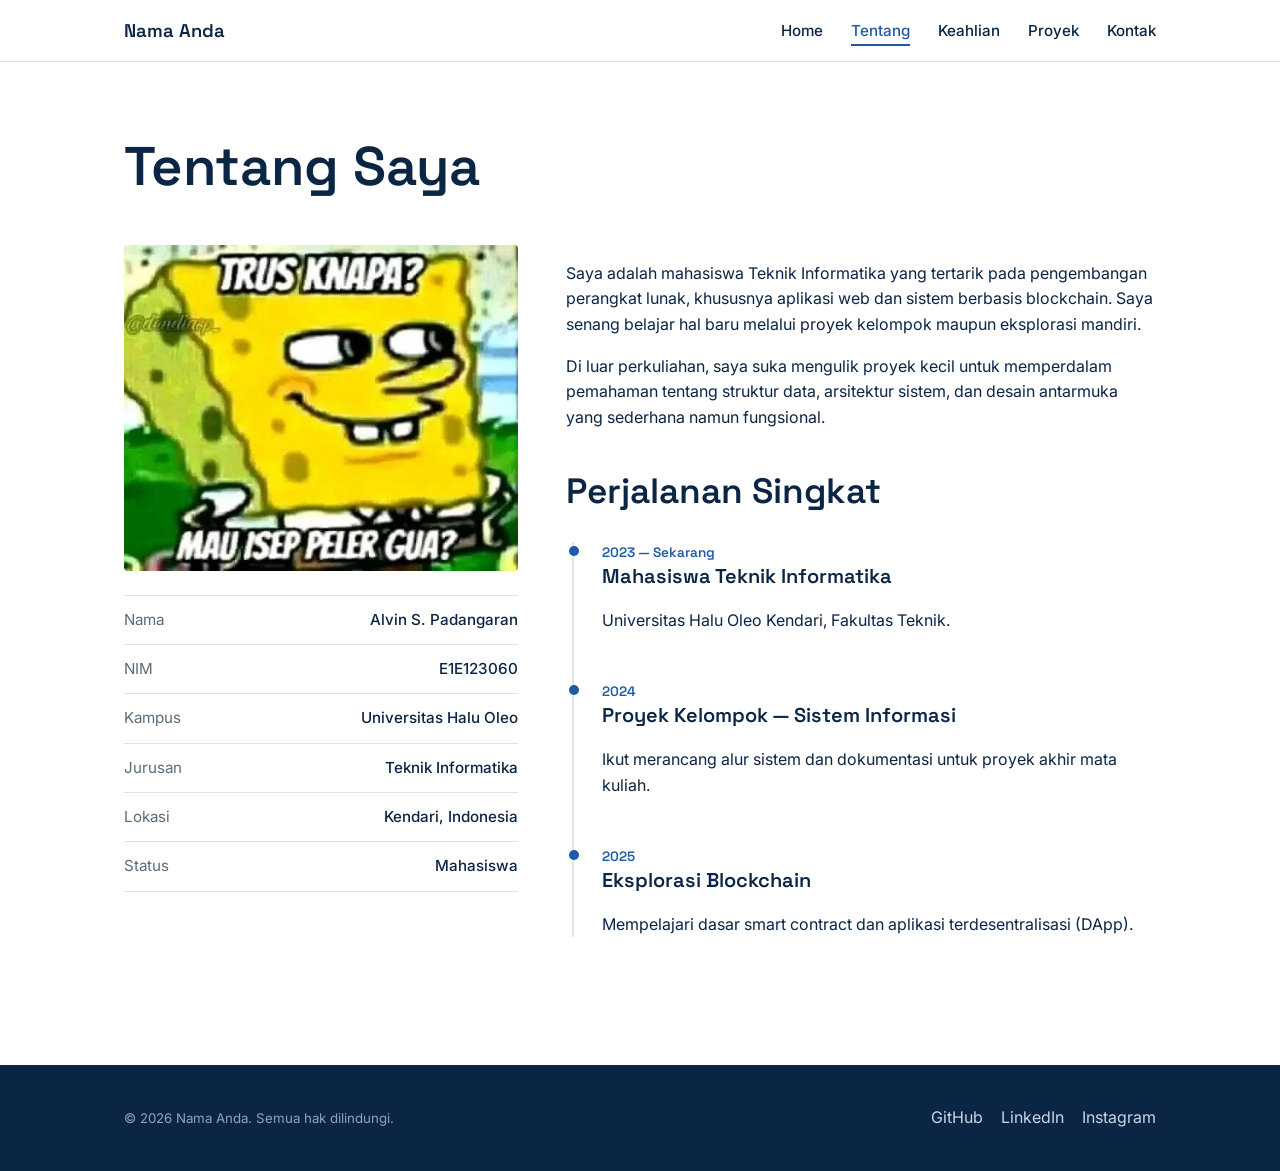
==== about.html @ e714f737 "initial portofolio" ====
<!DOCTYPE html>
<html lang="id">
<head>
  <meta charset="UTF-8">
  <meta name="viewport" content="width=device-width, initial-scale=1.0">
  <title>Tentang — Nama Anda</title> <!-- GANTI: judul tab -->
  <link rel="preconnect" href="https://fonts.googleapis.com">
  <link href="https://fonts.googleapis.com/css2?family=Space+Grotesk:wght@500;600;700&family=Inter:wght@400;500;600&display=swap" rel="stylesheet">
  <link rel="stylesheet" href="css/style.css">
</head>
<body>

  <header class="navbar">
    <div class="container">
      <a href="index.html" class="navbar__brand">Nama Anda</a> <!-- GANTI -->
      <button class="navbar__toggle" aria-label="Buka menu" aria-expanded="false">
        <span></span>
      </button>
      <ul class="navbar__links">
        <li><a href="index.html">Home</a></li>
        <li><a href="about.html" aria-current="page">Tentang</a></li>
        <li><a href="skills.html">Keahlian</a></li>
        <li><a href="projects.html">Proyek</a></li>
        <li><a href="contact.html">Kontak</a></li>
      </ul>
    </div>
  </header>

  <section class="section">
    <div class="container">
      <div class="section__header">
        <h1>Tentang Saya</h1>
      </div>

      <div class="about__grid">
        <div class="about__side">
          <!-- GANTI: ganti foto-profil.svg dengan foto asli kamu, misal foto.jpg -->
          <img src="images/foto-profil.jpeg" alt="Foto profil Nama Anda">

          <ul class="about__facts">
            <li><span>Nama</span><span>Alvin S. Padangaran</span></li> <!-- GANTI -->
            <li><span>NIM</span><span>E1E123060</span></li> <!-- GANTI -->
            <li><span>Kampus</span><span>Universitas Halu Oleo</span></li> <!-- GANTI -->
            <li><span>Jurusan</span><span>Teknik Informatika</span></li> <!-- GANTI -->
            <li><span>Lokasi</span><span>Kendari, Indonesia</span></li> <!-- GANTI -->
            <li><span>Status</span><span>Mahasiswa</span></li> <!-- GANTI -->
          </ul>
        </div>

        <div class="about__main">
          <!-- GANTI: cerita singkat tentang dirimu, 2-4 paragraf -->
          <p>
            Saya adalah mahasiswa Teknik Informatika yang tertarik pada
            pengembangan perangkat lunak, khususnya aplikasi web dan sistem
            berbasis blockchain. Saya senang belajar hal baru melalui proyek
            kelompok maupun eksplorasi mandiri.
          </p>
          <p>
            Di luar perkuliahan, saya suka mengulik proyek kecil untuk memperdalam
            pemahaman tentang struktur data, arsitektur sistem, dan desain
            antarmuka yang sederhana namun fungsional.
          </p>

          <h2 style="margin-top: 40px;">Perjalanan Singkat</h2>
          <div class="timeline">
            <div class="timeline__item">
              <div class="timeline__year">2023 — Sekarang</div>
              <!-- GANTI -->
              <h3>Mahasiswa Teknik Informatika</h3>
              <p>Universitas Halu Oleo Kendari, Fakultas Teknik.</p>
            </div>
            <div class="timeline__item">
              <div class="timeline__year">2024</div>
              <!-- GANTI -->
              <h3>Proyek Kelompok — Sistem Informasi</h3>
              <p>Ikut merancang alur sistem dan dokumentasi untuk proyek akhir mata kuliah.</p>
            </div>
            <div class="timeline__item">
              <div class="timeline__year">2025</div>
              <!-- GANTI -->
              <h3>Eksplorasi Blockchain</h3>
              <p>Mempelajari dasar smart contract dan aplikasi terdesentralisasi (DApp).</p>
            </div>
          </div>
        </div>
      </div>
    </div>
  </section>

  <footer class="footer">
    <div class="container">
      <small>&copy; <span data-year>2026</span> Nama Anda. Semua hak dilindungi.</small> <!-- GANTI -->
      <ul class="footer__social">
        <li><a href="https://github.com/alvvvn1144">GitHub</a></li>
        <li><a href="#">LinkedIn</a></li>
        <li><a href="https://www.instagram.com/_alvvnnnn">Instagram</a></li>
      </ul>
    </div>
  </footer>

  <script src="js/script.js"></script>
</body>
</html>
---- css/style.css ----
/* =========================================================
   PORTOFOLIO — STYLESHEET UTAMA
   Tema: Professional / Corporate (Biru - Putih)
   Font: Space Grotesk (judul) + Inter (isi)
   ========================================================= */

:root {
  /* -- Warna -- */
  --color-navy: #0B2545;        /* teks utama, navbar, footer */
  --color-blue: #1E5AA8;        /* aksen interaktif, link, tombol */
  --color-blue-light: #3D7AC4;  /* hover state */
  --color-bg: #FFFFFF;          /* latar utama */
  --color-bg-soft: #F5F7FA;     /* latar section selang-seling */
  --color-border: #DCE3EC;      /* garis pembatas tipis */
  --color-text-muted: #5A6B7B;  /* teks sekunder */
  --color-white: #FFFFFF;

  /* -- Tipografi -- */
  --font-heading: "Space Grotesk", "Segoe UI", sans-serif;
  --font-body: "Inter", "Segoe UI", sans-serif;

  /* -- Layout -- */
  --max-width: 1080px;
  --radius: 4px;
}

* { box-sizing: border-box; }

html { scroll-behavior: smooth; }

body {
  margin: 0;
  font-family: var(--font-body);
  color: var(--color-navy);
  background: var(--color-bg);
  line-height: 1.6;
  -webkit-font-smoothing: antialiased;
}

h1, h2, h3, h4 {
  font-family: var(--font-heading);
  color: var(--color-navy);
  line-height: 1.2;
  margin-top: 0;
}

h1 { font-size: clamp(2.2rem, 5vw, 3.4rem); font-weight: 600; }
h2 { font-size: clamp(1.6rem, 3vw, 2.2rem); font-weight: 600; }
h3 { font-size: 1.25rem; font-weight: 600; }

p { max-width: 68ch; color: var(--color-navy); }

a {
  color: var(--color-blue);
  text-decoration: none;
}
a:hover { color: var(--color-blue-light); text-decoration: underline; }

img { max-width: 100%; display: block; border-radius: var(--radius); }

.container {
  max-width: var(--max-width);
  margin: 0 auto;
  padding: 0 24px;
}

:focus-visible {
  outline: 2px solid var(--color-blue);
  outline-offset: 3px;
}

@media (prefers-reduced-motion: reduce) {
  * { animation: none !important; transition: none !important; }
  html { scroll-behavior: auto; }
}

/* =========================
   NAVBAR
   ========================= */
.navbar {
  position: sticky;
  top: 0;
  z-index: 50;
  background: var(--color-white);
  border-bottom: 1px solid var(--color-border);
}

.navbar .container {
  display: flex;
  align-items: center;
  justify-content: space-between;
  padding-top: 16px;
  padding-bottom: 16px;
}

.navbar__brand {
  font-family: var(--font-heading);
  font-weight: 600;
  font-size: 1.15rem;
  color: var(--color-navy);
}
.navbar__brand:hover { color: var(--color-navy); text-decoration: none; }

.navbar__links {
  display: flex;
  gap: 28px;
  list-style: none;
  margin: 0;
  padding: 0;
}

.navbar__links a {
  color: var(--color-navy);
  font-weight: 500;
  font-size: 0.95rem;
  padding-bottom: 4px;
  border-bottom: 2px solid transparent;
}
.navbar__links a:hover,
.navbar__links a[aria-current="page"] {
  color: var(--color-blue);
  border-bottom-color: var(--color-blue);
  text-decoration: none;
}

.navbar__toggle {
  display: none;
  background: none;
  border: 1px solid var(--color-border);
  border-radius: var(--radius);
  padding: 8px 10px;
  cursor: pointer;
}
.navbar__toggle span,
.navbar__toggle span::before,
.navbar__toggle span::after {
  display: block;
  width: 20px;
  height: 2px;
  background: var(--color-navy);
  position: relative;
}
.navbar__toggle span::before,
.navbar__toggle span::after { content: ""; position: absolute; }
.navbar__toggle span::before { top: -6px; }
.navbar__toggle span::after { top: 6px; }

@media (max-width: 720px) {
  .navbar__toggle { display: block; }
  .navbar__links {
    position: absolute;
    top: 100%;
    left: 0;
    right: 0;
    background: var(--color-white);
    border-bottom: 1px solid var(--color-border);
    flex-direction: column;
    gap: 0;
    max-height: 0;
    overflow: hidden;
    transition: max-height 0.25s ease;
  }
  .navbar__links.is-open { max-height: 320px; }
  .navbar__links li { border-top: 1px solid var(--color-border); }
  .navbar__links a { display: block; padding: 14px 24px; border-bottom: none; }
}

/* =========================
   HERO (index.html)
   ========================= */
.hero {
  padding: 88px 0 96px;
}

.hero .container {
  display: grid;
  grid-template-columns: 1.1fr 0.9fr;
  gap: 56px;
  align-items: center;
}

.hero__eyebrow {
  font-family: var(--font-heading);
  color: var(--color-blue);
  font-weight: 600;
  margin: 0 0 10px;
}

.hero__lead {
  font-size: 1.1rem;
  color: var(--color-text-muted);
  margin-bottom: 32px;
}

.hero__actions {
  display: flex;
  gap: 14px;
  flex-wrap: wrap;
}

.hero__code {
  background: var(--color-navy);
  border-radius: 8px;
  padding: 22px 24px;
  color: #E6EDF7;
  font-family: "Courier New", monospace;
  font-size: 0.88rem;
  overflow-x: auto;
  box-shadow: 0 12px 30px -12px rgba(11, 37, 69, 0.35);
}
.hero__code .tok-key { color: #7FB1E8; }
.hero__code .tok-str { color: #9AD1A0; }
.hero__code .tok-com { color: #7A8CA3; }
.hero__code pre { margin: 0; white-space: pre-wrap; }

@media (max-width: 860px) {
  .hero .container { grid-template-columns: 1fr; }
}

/* =========================
   TOMBOL
   ========================= */
.btn {
  display: inline-block;
  font-family: var(--font-body);
  font-weight: 600;
  font-size: 0.95rem;
  padding: 12px 22px;
  border-radius: var(--radius);
  border: 1px solid transparent;
  cursor: pointer;
}
.btn:hover { text-decoration: none; }

.btn--primary {
  background: var(--color-blue);
  color: var(--color-white);
}
.btn--primary:hover { background: var(--color-navy); color: var(--color-white); }

.btn--outline {
  background: transparent;
  color: var(--color-navy);
  border-color: var(--color-border);
}
.btn--outline:hover { border-color: var(--color-blue); color: var(--color-blue); }

/* =========================
   SECTION UMUM
   ========================= */
.section { padding: 72px 0; }
.section--soft { background: var(--color-bg-soft); }

.section__header { margin-bottom: 40px; max-width: 60ch; }
.section__header p { color: var(--color-text-muted); }

/* =========================
   HALAMAN TENTANG (about.html)
   ========================= */
.about__grid {
  display: grid;
  grid-template-columns: 0.8fr 1.2fr;
  gap: 48px;
  align-items: start;
}
@media (max-width: 780px) {
  .about__grid { grid-template-columns: 1fr; }
}

.about__facts {
  list-style: none;
  margin: 24px 0 0;
  padding: 0;
  border-top: 1px solid var(--color-border);
}
.about__facts li {
  display: flex;
  justify-content: space-between;
  gap: 16px;
  padding: 12px 0;
  border-bottom: 1px solid var(--color-border);
  font-size: 0.95rem;
}
.about__facts span:first-child { color: var(--color-text-muted); }
.about__facts span:last-child { font-weight: 500; text-align: right; }

.timeline {
  border-left: 2px solid var(--color-border);
  margin-left: 6px;
  padding-left: 28px;
}
.timeline__item { position: relative; padding-bottom: 32px; }
.timeline__item:last-child { padding-bottom: 0; }
.timeline__item::before {
  content: "";
  position: absolute;
  left: -33px;
  top: 4px;
  width: 10px;
  height: 10px;
  border-radius: 50%;
  background: var(--color-blue);
}
.timeline__year {
  font-family: var(--font-heading);
  color: var(--color-blue);
  font-size: 0.85rem;
  font-weight: 600;
}

/* =========================
   HALAMAN KEAHLIAN (skills.html)
   ========================= */
.skills__group + .skills__group { margin-top: 40px; }

.skills__group h3 {
  border-bottom: 1px solid var(--color-border);
  padding-bottom: 10px;
  margin-bottom: 18px;
}

.skill-list { list-style: none; margin: 0; padding: 0; }
.skill-list li { margin-bottom: 16px; }

.skill-list__top {
  display: flex;
  justify-content: space-between;
  font-size: 0.92rem;
  margin-bottom: 6px;
}
.skill-list__top span:last-child { color: var(--color-text-muted); }

.skill-bar {
  height: 6px;
  background: var(--color-border);
  border-radius: 999px;
  overflow: hidden;
}
.skill-bar__fill {
  height: 100%;
  background: var(--color-blue);
  border-radius: 999px;
}

.tool-grid {
  display: grid;
  grid-template-columns: repeat(auto-fill, minmax(140px, 1fr));
  gap: 14px;
}
.tool-chip {
  border: 1px solid var(--color-border);
  border-radius: var(--radius);
  padding: 14px 16px;
  font-size: 0.9rem;
  font-weight: 500;
  text-align: center;
  background: var(--color-white);
}

/* =========================
   HALAMAN PROYEK (projects.html)
   ========================= */
.project-list {
  display: flex;
  flex-direction: column;
  gap: 0;
}

.project-card {
  display: grid;
  grid-template-columns: 260px 1fr;
  gap: 32px;
  padding: 32px 0;
  border-top: 1px solid var(--color-border);
  align-items: center;
}
.project-list .project-card:last-child { border-bottom: 1px solid var(--color-border); }

.project-card__meta {
  display: flex;
  gap: 8px;
  flex-wrap: wrap;
  margin: 10px 0 14px;
}
.project-card__tag {
  font-size: 0.78rem;
  font-weight: 600;
  color: var(--color-blue);
  background: rgba(30, 90, 168, 0.08);
  border-radius: 999px;
  padding: 4px 12px;
}

.project-card__links { display: flex; gap: 18px; font-size: 0.9rem; font-weight: 600; }

@media (max-width: 720px) {
  .project-card { grid-template-columns: 1fr; }
}

/* =========================
   HALAMAN KONTAK (contact.html)
   ========================= */
.contact__grid {
  display: grid;
  grid-template-columns: 1fr 1fr;
  gap: 56px;
}
@media (max-width: 780px) {
  .contact__grid { grid-template-columns: 1fr; }
}

.contact__list { list-style: none; margin: 24px 0 0; padding: 0; }
.contact__list li { padding: 14px 0; border-top: 1px solid var(--color-border); }
.contact__list li:last-child { border-bottom: 1px solid var(--color-border); }
.contact__list .label { display: block; font-size: 0.82rem; color: var(--color-text-muted); margin-bottom: 3px; }

.form-field { margin-bottom: 20px; }
.form-field label {
  display: block;
  font-size: 0.88rem;
  font-weight: 600;
  margin-bottom: 6px;
}
.form-field input,
.form-field textarea {
  width: 100%;
  font-family: var(--font-body);
  font-size: 0.95rem;
  padding: 12px 14px;
  border: 1px solid var(--color-border);
  border-radius: var(--radius);
  background: var(--color-white);
  color: var(--color-navy);
}
.form-field input:focus,
.form-field textarea:focus {
  border-color: var(--color-blue);
  outline: none;
}
.form-field textarea { resize: vertical; min-height: 130px; }

/* =========================
   FOOTER
   ========================= */
.footer {
  background: var(--color-navy);
  color: #C9D6E8;
  padding: 40px 0;
  margin-top: 40px;
}
.footer .container {
  display: flex;
  justify-content: space-between;
  align-items: center;
  flex-wrap: wrap;
  gap: 16px;
}
.footer a { color: #C9D6E8; }
.footer a:hover { color: var(--color-white); }
.footer__social { display: flex; gap: 18px; list-style: none; margin: 0; padding: 0; }
.footer small { color: #8FA3BE; }
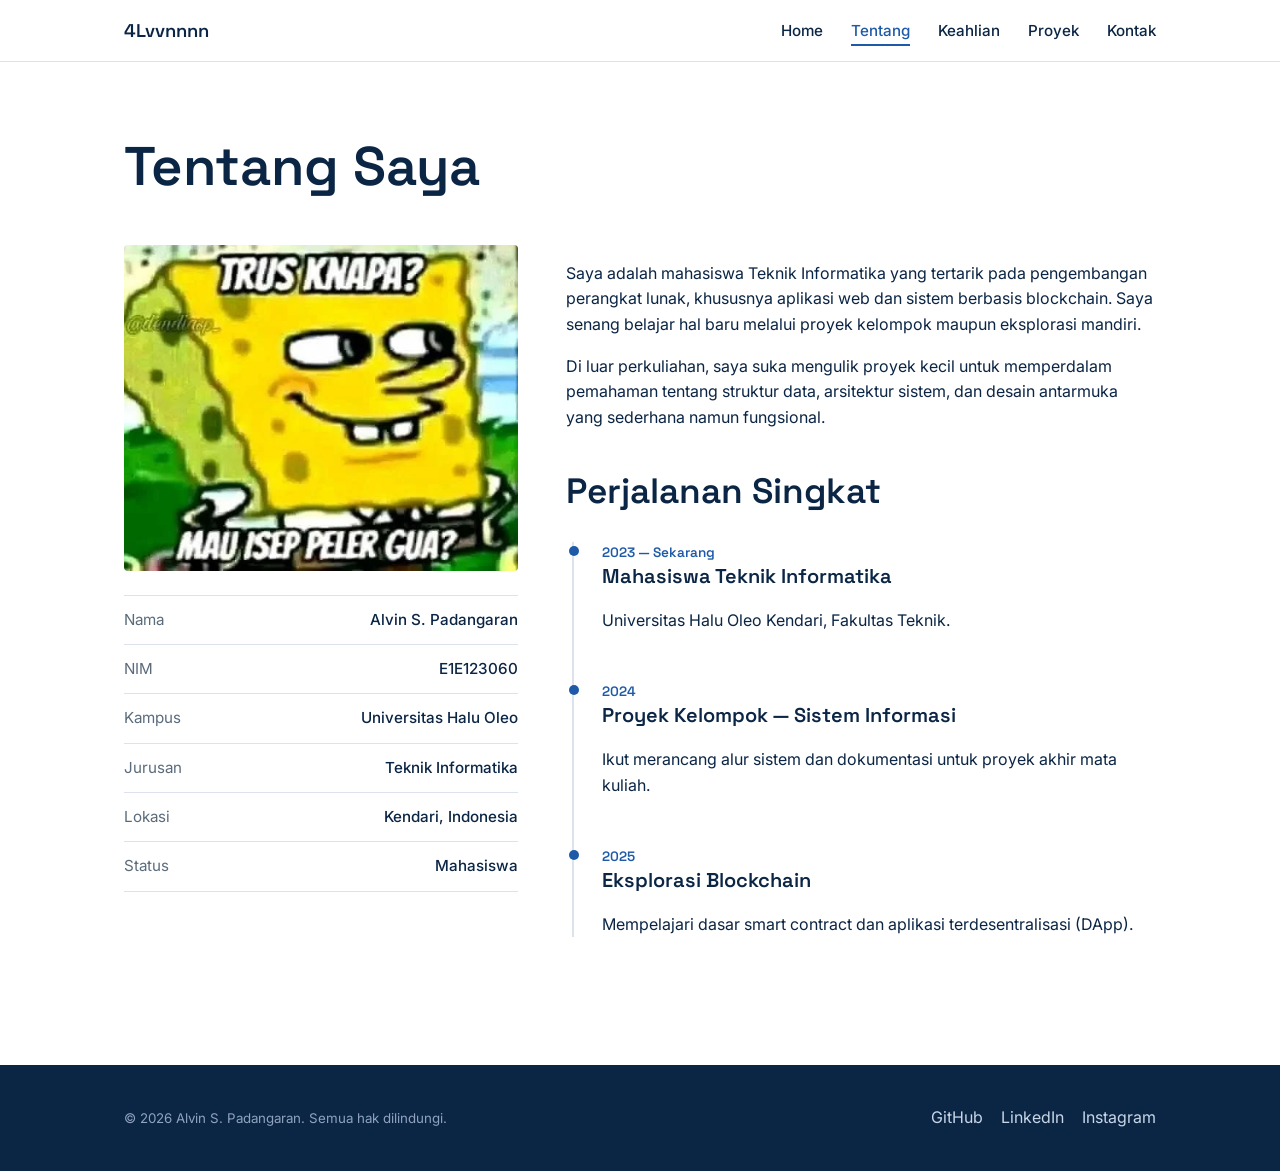
==== commit a6ea4f62: "update portofolio" ====
--- a/about.html
+++ b/about.html
@@ -12,7 +12,7 @@
 
   <header class="navbar">
     <div class="container">
-      <a href="index.html" class="navbar__brand">Nama Anda</a> <!-- GANTI -->
+      <a href="index.html" class="navbar__brand">4Lvvnnnn</a> <!-- GANTI -->
       <button class="navbar__toggle" aria-label="Buka menu" aria-expanded="false">
         <span></span>
       </button>
@@ -89,7 +89,7 @@
 
   <footer class="footer">
     <div class="container">
-      <small>&copy; <span data-year>2026</span> Nama Anda. Semua hak dilindungi.</small> <!-- GANTI -->
+      <small>&copy; <span data-year>2026</span> Alvin S. Padangaran. Semua hak dilindungi.</small> <!-- GANTI -->
       <ul class="footer__social">
         <li><a href="https://github.com/alvvvn1144">GitHub</a></li>
         <li><a href="#">LinkedIn</a></li>
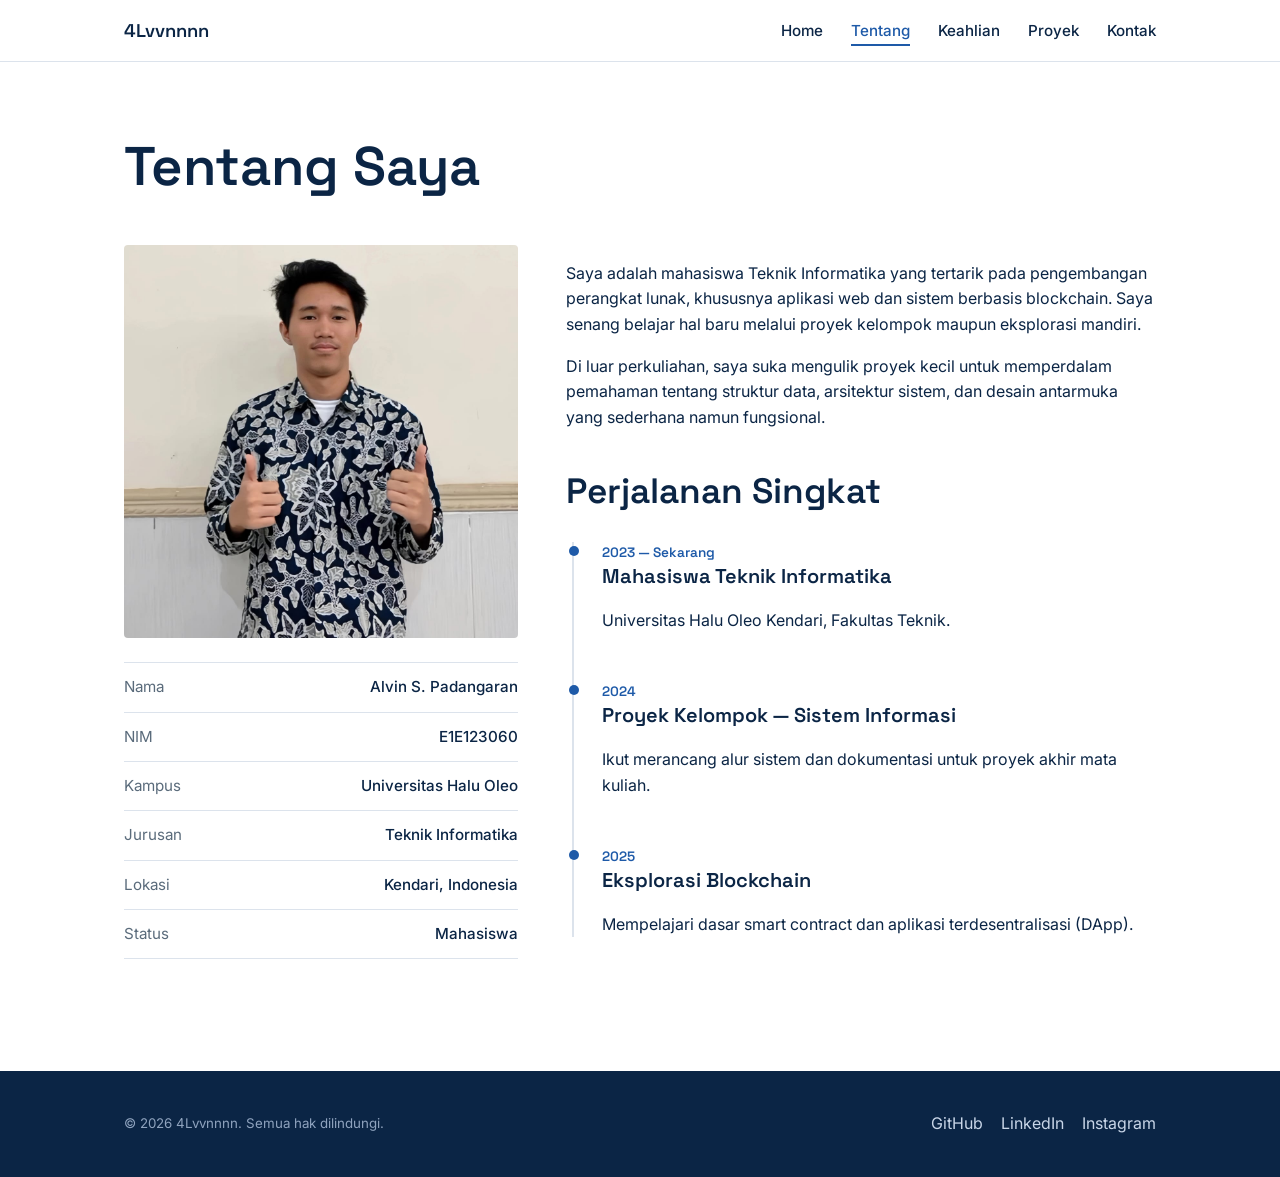
==== commit 5b4bac94: "update portofolio" ====
--- a/about.html
+++ b/about.html
@@ -89,7 +89,7 @@
 
   <footer class="footer">
     <div class="container">
-      <small>&copy; <span data-year>2026</span> Alvin S. Padangaran. Semua hak dilindungi.</small> <!-- GANTI -->
+      <small>&copy; <span data-year>2026</span> 4Lvvnnnn. Semua hak dilindungi.</small> <!-- GANTI -->
       <ul class="footer__social">
         <li><a href="https://github.com/alvvvn1144">GitHub</a></li>
         <li><a href="#">LinkedIn</a></li>
